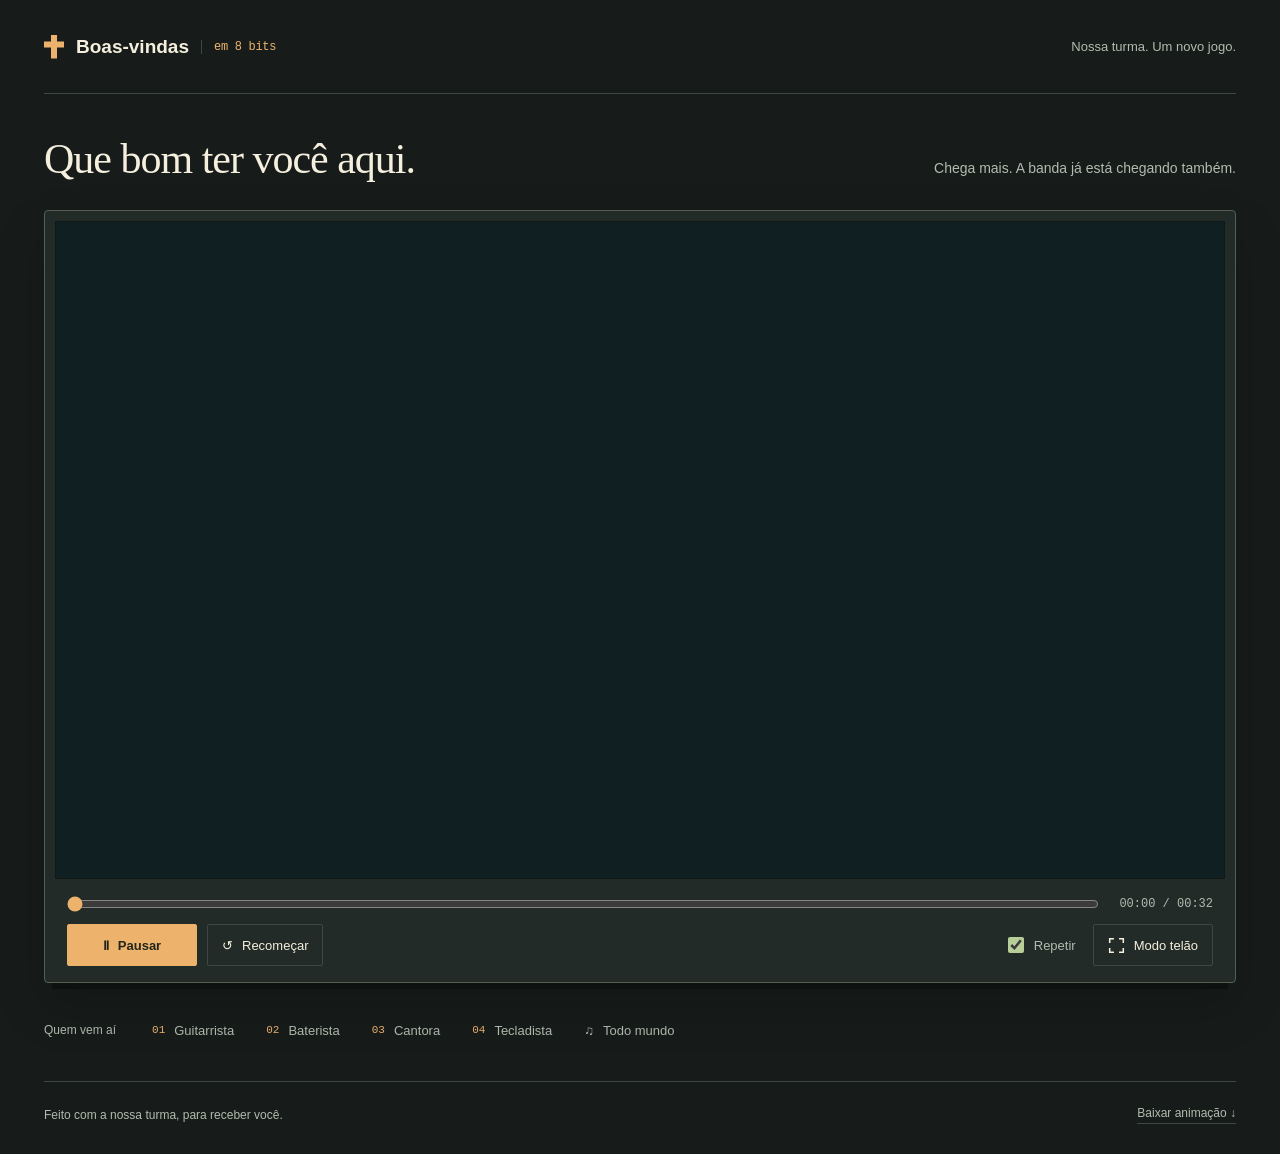
==== index.html @ 7af3bf6e "Criar site de boas-vindas com player, modo telão e fontes da animação" ====
<!doctype html>
<html lang="pt-BR">
<head>
  <meta charset="utf-8">
  <meta name="viewport" content="width=device-width, initial-scale=1">
  <meta name="theme-color" content="#171c1b">
  <meta name="description" content="Uma recepção em 8 bits, feita com pessoas de verdade. Assista à chegada da nossa banda.">
  <title>Boas-vindas em 8 bits</title>
  <link rel="icon" href="favicon.svg" type="image/svg+xml">
  <link rel="stylesheet" href="styles.css">
  <script src="app.js" defer></script>
</head>
<body>
  <div class="page">
    <header class="masthead">
      <a class="brand" href="./" aria-label="Boas-vindas em 8 bits, início"><span class="pixel-cross" aria-hidden="true"></span> Boas-vindas <span class="brand-detail">em 8 bits</span></a>
      <span class="header-note">Nossa turma. Um novo jogo.</span>
    </header>

    <main>
      <div class="intro"><h1>Que bom ter você aqui.</h1><p>Chega mais. A banda já está chegando também.</p></div>

      <section class="player" id="player" aria-label="Animação de boas-vindas">
        <div class="screen">
          <video id="video" preload="auto" muted playsinline loop poster="assets/cena.png" aria-label="Guitarrista, baterista, cantora e tecladista chegam em sequência e tocam juntos" tabindex="0">
            <source src="assets/boas-vindas.mp4" type="video/mp4">
            Seu navegador não reproduz este vídeo. <a href="assets/boas-vindas.mp4">Baixe a animação.</a>
          </video>
          <button class="start-overlay" id="start-overlay" aria-label="Reproduzir animação"><span class="big-play" aria-hidden="true">▶</span><span>Começar</span></button>
          <p class="video-error" id="video-error" hidden>Não foi possível carregar a animação. <a href="assets/boas-vindas.mp4">Abrir o vídeo</a></p>
          <span class="screen-status" id="screen-status" aria-live="polite"></span>
        </div>

        <div class="controls">
          <div class="seek-row"><label class="sr-only" for="seek">Posição do vídeo</label><input id="seek" type="range" min="0" max="32" value="0" step="0.05" aria-valuetext="0 de 32 segundos"><span class="time" id="time">00:00 / 00:32</span></div>
          <div class="control-row">
            <div class="transport">
              <button class="button primary" id="play" aria-label="Reproduzir animação"><span id="play-icon" aria-hidden="true">▶</span><span id="play-text">Reproduzir</span></button>
              <button class="button" id="restart" title="Recomeçar (R)"><span aria-hidden="true">↺</span> Recomeçar</button>
            </div>
            <div class="view-controls"><label class="repeat"><input type="checkbox" id="repeat" checked> Repetir</label><button class="button" id="fullscreen" title="Modo telão (F)"><svg aria-hidden="true" viewBox="0 0 20 20"><path d="M2 7V2h5M13 2h5v5M18 13v5h-5M7 18H2v-5"/></svg><span id="fullscreen-text">Modo telão</span></button></div>
          </div>
        </div>
      </section>

      <nav class="chapters" aria-label="Ir para a chegada de um músico">
        <span class="chapter-heading">Quem vem aí</span>
        <button data-time="0.8"><span class="chapter-number">01</span> Guitarrista</button>
        <button data-time="5"><span class="chapter-number">02</span> Baterista</button>
        <button data-time="12.2"><span class="chapter-number">03</span> Cantora</button>
        <button data-time="16.2"><span class="chapter-number">04</span> Tecladista</button>
        <button data-time="23.2"><span aria-hidden="true">♫</span> Todo mundo</button>
      </nav>
    </main>

    <footer><p>Feito com a nossa turma, para receber você.</p><a href="assets/boas-vindas.mp4" download>Baixar animação <span aria-hidden="true">↓</span></a></footer>
  </div>
</body>
</html>
---- styles.css ----
@charset "UTF-8";
:root{color-scheme:dark;--bg:#171c1b;--panel:#222b28;--line:#3d4842;--ink:#f5efdd;--muted:#b2bbaf;--accent:#edb36c;--green:#b8ce98;font-family:"Trebuchet MS",Arial,sans-serif;font-size:16px}
*{box-sizing:border-box}body{margin:0;background:var(--bg);color:var(--ink)}button,input,a{-webkit-tap-highlight-color:transparent}button,a,input{touch-action:manipulation}button{font:inherit}button,a,input:focus-visible{outline-offset:5px}button:focus-visible,a:focus-visible,input:focus-visible{outline:2px solid var(--accent)}a{color:inherit}button{cursor:pointer}.page{max-width:1280px;margin:auto;padding:0 44px}.masthead{height:94px;border-bottom:1px solid var(--line);display:flex;align-items:center;justify-content:space-between;gap:20px}.brand{display:flex;align-items:center;gap:12px;font-size:19px;text-decoration:none;font-weight:700;white-space:nowrap}.brand-detail{font:12px "Courier New",monospace;letter-spacing:-.3px;color:var(--accent);border-left:1px solid var(--line);padding-left:12px}.pixel-cross{width:20px;height:24px;background:var(--accent);clip-path:polygon(35% 0,65% 0,65% 29%,100% 29%,100% 54%,65% 54%,65% 100%,35% 100%,35% 54%,0 54%,0 29%,35% 29%)}.header-note{font-size:13px;color:var(--muted)}.intro{padding:42px 0 27px;display:flex;align-items:baseline;justify-content:space-between;gap:24px}.intro h1{font:normal clamp(27px,3.4vw,42px)/1.12 Georgia,serif;letter-spacing:-1px;margin:0}.intro p{font-size:14px;line-height:1.5;color:var(--muted);margin:0}.player{background:var(--panel);padding:10px;border:1px solid #546152;border-radius:4px;box-shadow:0 14px 0 -8px #0d1210,0 23px 50px #0003;position:relative}.screen{position:relative;aspect-ratio:16/9;background:#102022;overflow:hidden;border:1px solid #101915}.screen video{width:100%;height:100%;display:block;object-fit:contain;image-rendering:pixelated}.start-overlay{position:absolute;inset:0;background:#111c1966;display:flex;align-items:center;justify-content:center;flex-direction:column;gap:15px;border:0;color:var(--ink);font:14px "Courier New",monospace}.start-overlay[hidden]{display:none}.big-play{display:grid;place-items:center;width:66px;height:66px;background:var(--accent);color:var(--bg);font-size:24px;box-shadow:5px 5px 0 #111a17}.screen-status{position:absolute;left:50%;top:50%;transform:translate(-50%,-50%);padding:12px 18px;background:#13211eeb;color:var(--ink);font:14px "Courier New",monospace;pointer-events:none}.screen-status:empty{display:none}.video-error{position:absolute;inset:0;padding:24px;background:#17221dec;align-content:center;text-align:center;line-height:1.7}.controls{padding:14px 12px 6px}.seek-row{display:flex;align-items:center;gap:20px}.seek-row input{width:100%;height:22px;margin:0;accent-color:var(--accent);cursor:pointer}.time{flex-shrink:0;color:var(--muted);font:12px "Courier New",monospace;font-variant-numeric:tabular-nums}.control-row{display:flex;justify-content:space-between;align-items:center;gap:12px;margin-top:9px}.transport,.view-controls{display:flex;align-items:center;gap:10px}.button{display:flex;align-items:center;justify-content:center;gap:9px;min-height:42px;padding:9px 14px;background:transparent;color:var(--ink);border:1px solid var(--line);font-size:13px;border-radius:2px;white-space:nowrap}.button:hover{background:#354238;border-color:#788672}.button.primary{background:var(--accent);color:#21261c;border-color:var(--accent);font-weight:bold;min-width:130px}.button.primary:hover{background:#f3c48b}.button svg{width:17px;height:17px;fill:none;stroke:currentColor;stroke-width:1.8}.repeat{display:flex;align-items:center;gap:7px;font-size:13px;color:var(--muted);margin-right:7px;cursor:pointer}.repeat input{accent-color:var(--green);width:16px;height:16px}.chapters{display:flex;align-items:center;gap:6px;flex-wrap:wrap;padding:27px 0 31px;border-bottom:1px solid var(--line)}.chapter-heading{font-size:12px;color:var(--muted);margin-right:17px}.chapters button{padding:10px 12px;background:transparent;color:var(--muted);border:1px solid transparent;border-radius:2px;font-size:13px;display:flex;gap:9px;align-items:center;min-height:40px}.chapter-number{font:11px "Courier New",monospace;color:var(--accent)}.chapters button:hover{color:var(--ink);border-color:var(--line)}.chapters button[aria-current="true"]{color:var(--ink);background:#2a362d;border-color:#4a5b47}footer{display:flex;justify-content:space-between;align-items:center;gap:20px;padding:24px 0 30px;font-size:12px;color:var(--muted)}footer p{margin:0}footer a{text-decoration:none;border-bottom:1px solid var(--line);padding-bottom:3px}footer a:hover{color:var(--accent)}.sr-only{position:absolute;width:1px;height:1px;padding:0;margin:-1px;overflow:hidden;clip:rect(0,0,0,0);white-space:nowrap;border:0}
.player:fullscreen{width:100%;height:100%;padding:0;border:0;border-radius:0;background:#000;display:flex;align-items:center;justify-content:center;box-shadow:none}.player:fullscreen .screen{width:100%;height:100%;aspect-ratio:auto;border:0}.player:fullscreen .controls{position:absolute;bottom:0;left:0;right:0;padding:18px 30px 23px;background:#17221af2;transition:opacity .15s}.player:fullscreen.idle .controls{opacity:0;pointer-events:none}.player:fullscreen.idle{cursor:none}.player:fullscreen:focus-within .controls{opacity:1;pointer-events:auto}
@media(min-width:1500px){.page{padding-top:18px}.intro{padding-top:48px}}@media(max-width:820px){.page{padding:0 22px}.masthead{height:76px}.header-note{display:none}.intro{padding:30px 0 23px;display:block}.intro p{margin-top:10px;font-size:13px}.chapters{gap:3px}.chapter-heading{width:100%;margin-bottom:7px}.chapters button{padding:9px 10px}.controls{padding:10px 5px 4px}}@media(max-width:540px){.page{padding:0 12px}.brand{font-size:17px;gap:9px}.brand-detail{font-size:11px;padding-left:9px}.masthead{height:67px}.intro{padding:27px 2px 21px}.intro h1{font-size:30px}.player{padding:4px}.controls{padding:9px 7px 6px}.seek-row{gap:10px}.time{font-size:10px}.control-row{gap:9px;flex-wrap:wrap}.transport{flex:1;gap:7px}.transport .button{flex:1}.button{min-height:41px;padding:9px 10px;font-size:12px}.button.primary{min-width:0}.view-controls{width:100%;justify-content:space-between;margin-top:2px}.repeat{padding:8px 0}.chapters{padding:21px 0;gap:3px}.chapters button{padding:8px;font-size:12px;gap:7px}footer{padding:22px 2px;align-items:flex-start;flex-direction:column;gap:12px}.player:fullscreen .controls{padding:10px 14px 15px}.player:fullscreen .control-row{flex-wrap:nowrap}.player:fullscreen .view-controls{width:auto;margin:0}.player:fullscreen .repeat{display:none}.player:fullscreen #fullscreen-text{display:none}}@media(prefers-reduced-motion:reduce){*{transition:none!important}}
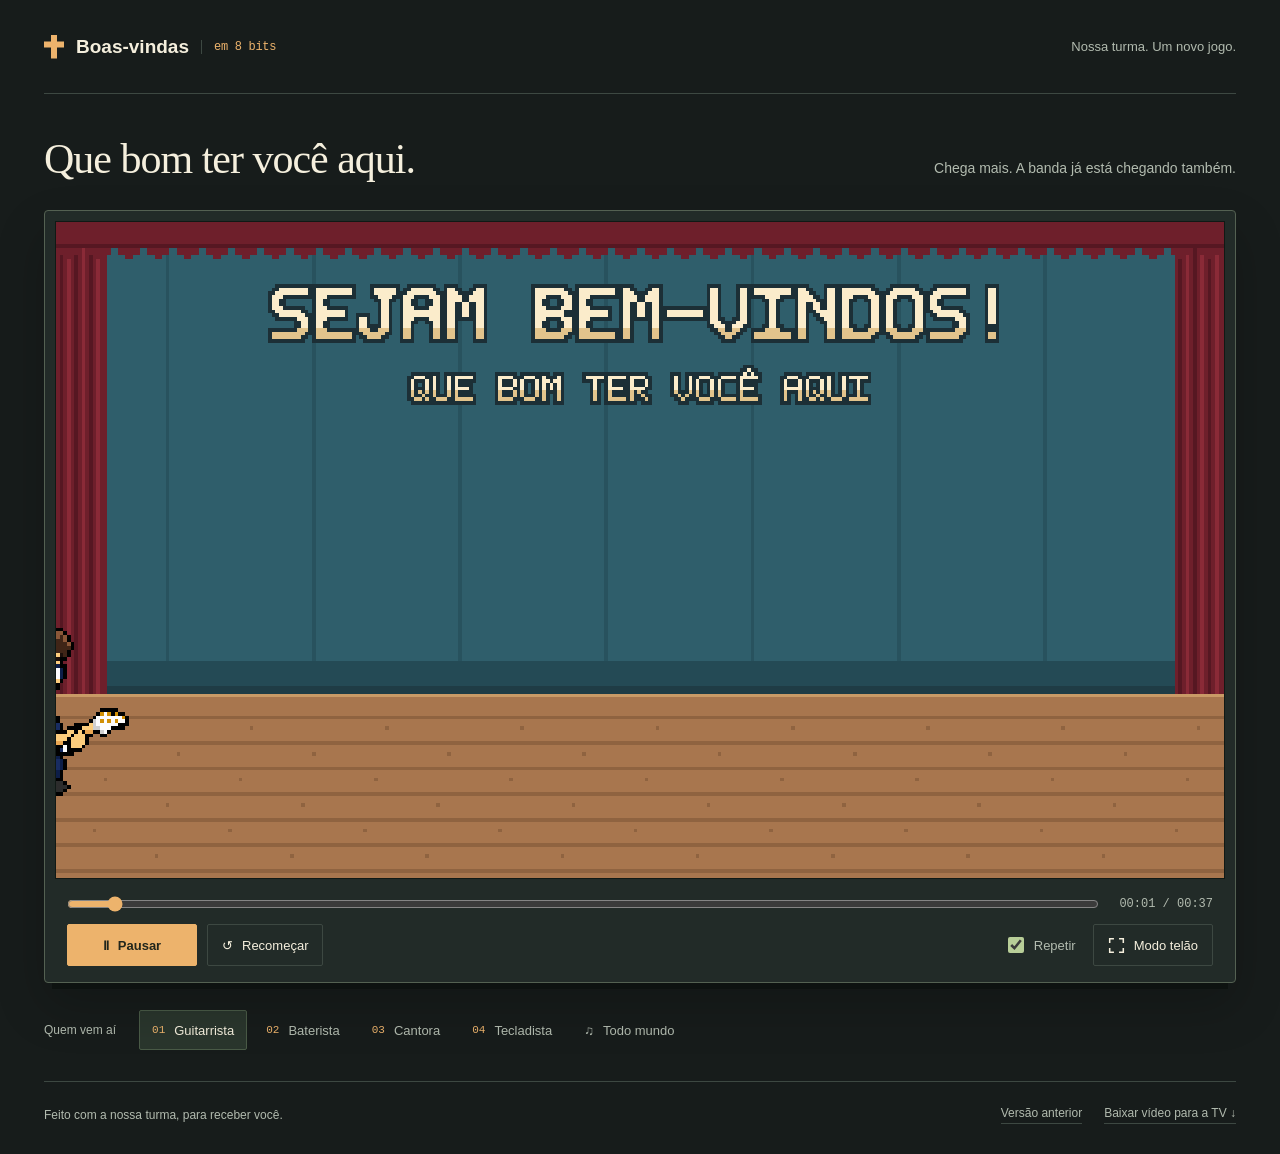
==== commit 69f4ed8a: "Desenhar a cena de boas-vindas em tempo real no navegador A cena aprovada (38 s, quatro entradas em " ====
--- a/index.html
+++ b/index.html
@@ -8,6 +8,7 @@
   <title>Boas-vindas em 8 bits</title>
   <link rel="icon" href="favicon.svg" type="image/svg+xml">
   <link rel="stylesheet" href="styles.css">
+  <script src="assets/cena/dados.js" defer></script>
   <script src="app.js" defer></script>
 </head>
 <body>
@@ -22,17 +23,15 @@
 
       <section class="player" id="player" aria-label="Animação de boas-vindas">
         <div class="screen">
-          <video id="video" preload="auto" muted playsinline loop poster="assets/cena.png" aria-label="Guitarrista, baterista, cantora e tecladista chegam em sequência e tocam juntos" tabindex="0">
-            <source src="assets/boas-vindas.mp4" type="video/mp4">
-            Seu navegador não reproduz este vídeo. <a href="assets/boas-vindas.mp4">Baixe a animação.</a>
-          </video>
+          <canvas id="scene" width="320" height="180" role="img" aria-label="Guitarrista, baterista, cantora e tecladista chegam em sequência e tocam juntos" tabindex="0"></canvas>
+          <noscript><p class="video-error">A animação precisa de JavaScript. <a href="assets/boas-vindas-8bits-1080p.mp4">Abrir o vídeo</a></p></noscript>
           <button class="start-overlay" id="start-overlay" aria-label="Reproduzir animação"><span class="big-play" aria-hidden="true">▶</span><span>Começar</span></button>
-          <p class="video-error" id="video-error" hidden>Não foi possível carregar a animação. <a href="assets/boas-vindas.mp4">Abrir o vídeo</a></p>
+          <p class="video-error" id="scene-error" hidden>Não foi possível carregar a animação. <a href="assets/boas-vindas-8bits-1080p.mp4">Abrir o vídeo</a></p>
           <span class="screen-status" id="screen-status" aria-live="polite"></span>
         </div>
 
         <div class="controls">
-          <div class="seek-row"><label class="sr-only" for="seek">Posição do vídeo</label><input id="seek" type="range" min="0" max="32" value="0" step="0.05" aria-valuetext="0 de 32 segundos"><span class="time" id="time">00:00 / 00:32</span></div>
+          <div class="seek-row"><label class="sr-only" for="seek">Posição da animação</label><input id="seek" type="range" min="0" max="38" value="0" step="0.05" aria-valuetext="0 de 38 segundos"><span class="time" id="time">00:00 / 00:37</span></div>
           <div class="control-row">
             <div class="transport">
               <button class="button primary" id="play" aria-label="Reproduzir animação"><span id="play-icon" aria-hidden="true">▶</span><span id="play-text">Reproduzir</span></button>
@@ -45,15 +44,15 @@
 
       <nav class="chapters" aria-label="Ir para a chegada de um músico">
         <span class="chapter-heading">Quem vem aí</span>
-        <button data-time="0.8"><span class="chapter-number">01</span> Guitarrista</button>
-        <button data-time="5"><span class="chapter-number">02</span> Baterista</button>
-        <button data-time="12.2"><span class="chapter-number">03</span> Cantora</button>
-        <button data-time="16.2"><span class="chapter-number">04</span> Tecladista</button>
-        <button data-time="23.2"><span aria-hidden="true">♫</span> Todo mundo</button>
+        <button data-chapter="guitarrista"><span class="chapter-number">01</span> Guitarrista</button>
+        <button data-chapter="baterista"><span class="chapter-number">02</span> Baterista</button>
+        <button data-chapter="cantora"><span class="chapter-number">03</span> Cantora</button>
+        <button data-chapter="tecladista"><span class="chapter-number">04</span> Tecladista</button>
+        <button data-chapter="todos"><span aria-hidden="true">♫</span> Todo mundo</button>
       </nav>
     </main>
 
-    <footer><p>Feito com a nossa turma, para receber você.</p><a href="assets/boas-vindas.mp4" download>Baixar animação <span aria-hidden="true">↓</span></a></footer>
+    <footer><p>Feito com a nossa turma, para receber você.</p><div class="footer-links"><a href="anterior/">Versão anterior</a><a href="assets/boas-vindas-8bits-1080p.mp4" download>Baixar vídeo para a TV <span aria-hidden="true">↓</span></a></div></footer>
   </div>
 </body>
 </html>
--- a/styles.css
+++ b/styles.css
@@ -1,5 +1,5 @@
 @charset "UTF-8";
 :root{color-scheme:dark;--bg:#171c1b;--panel:#222b28;--line:#3d4842;--ink:#f5efdd;--muted:#b2bbaf;--accent:#edb36c;--green:#b8ce98;font-family:"Trebuchet MS",Arial,sans-serif;font-size:16px}
-*{box-sizing:border-box}body{margin:0;background:var(--bg);color:var(--ink)}button,input,a{-webkit-tap-highlight-color:transparent}button,a,input{touch-action:manipulation}button{font:inherit}button,a,input:focus-visible{outline-offset:5px}button:focus-visible,a:focus-visible,input:focus-visible{outline:2px solid var(--accent)}a{color:inherit}button{cursor:pointer}.page{max-width:1280px;margin:auto;padding:0 44px}.masthead{height:94px;border-bottom:1px solid var(--line);display:flex;align-items:center;justify-content:space-between;gap:20px}.brand{display:flex;align-items:center;gap:12px;font-size:19px;text-decoration:none;font-weight:700;white-space:nowrap}.brand-detail{font:12px "Courier New",monospace;letter-spacing:-.3px;color:var(--accent);border-left:1px solid var(--line);padding-left:12px}.pixel-cross{width:20px;height:24px;background:var(--accent);clip-path:polygon(35% 0,65% 0,65% 29%,100% 29%,100% 54%,65% 54%,65% 100%,35% 100%,35% 54%,0 54%,0 29%,35% 29%)}.header-note{font-size:13px;color:var(--muted)}.intro{padding:42px 0 27px;display:flex;align-items:baseline;justify-content:space-between;gap:24px}.intro h1{font:normal clamp(27px,3.4vw,42px)/1.12 Georgia,serif;letter-spacing:-1px;margin:0}.intro p{font-size:14px;line-height:1.5;color:var(--muted);margin:0}.player{background:var(--panel);padding:10px;border:1px solid #546152;border-radius:4px;box-shadow:0 14px 0 -8px #0d1210,0 23px 50px #0003;position:relative}.screen{position:relative;aspect-ratio:16/9;background:#102022;overflow:hidden;border:1px solid #101915}.screen video{width:100%;height:100%;display:block;object-fit:contain;image-rendering:pixelated}.start-overlay{position:absolute;inset:0;background:#111c1966;display:flex;align-items:center;justify-content:center;flex-direction:column;gap:15px;border:0;color:var(--ink);font:14px "Courier New",monospace}.start-overlay[hidden]{display:none}.big-play{display:grid;place-items:center;width:66px;height:66px;background:var(--accent);color:var(--bg);font-size:24px;box-shadow:5px 5px 0 #111a17}.screen-status{position:absolute;left:50%;top:50%;transform:translate(-50%,-50%);padding:12px 18px;background:#13211eeb;color:var(--ink);font:14px "Courier New",monospace;pointer-events:none}.screen-status:empty{display:none}.video-error{position:absolute;inset:0;padding:24px;background:#17221dec;align-content:center;text-align:center;line-height:1.7}.controls{padding:14px 12px 6px}.seek-row{display:flex;align-items:center;gap:20px}.seek-row input{width:100%;height:22px;margin:0;accent-color:var(--accent);cursor:pointer}.time{flex-shrink:0;color:var(--muted);font:12px "Courier New",monospace;font-variant-numeric:tabular-nums}.control-row{display:flex;justify-content:space-between;align-items:center;gap:12px;margin-top:9px}.transport,.view-controls{display:flex;align-items:center;gap:10px}.button{display:flex;align-items:center;justify-content:center;gap:9px;min-height:42px;padding:9px 14px;background:transparent;color:var(--ink);border:1px solid var(--line);font-size:13px;border-radius:2px;white-space:nowrap}.button:hover{background:#354238;border-color:#788672}.button.primary{background:var(--accent);color:#21261c;border-color:var(--accent);font-weight:bold;min-width:130px}.button.primary:hover{background:#f3c48b}.button svg{width:17px;height:17px;fill:none;stroke:currentColor;stroke-width:1.8}.repeat{display:flex;align-items:center;gap:7px;font-size:13px;color:var(--muted);margin-right:7px;cursor:pointer}.repeat input{accent-color:var(--green);width:16px;height:16px}.chapters{display:flex;align-items:center;gap:6px;flex-wrap:wrap;padding:27px 0 31px;border-bottom:1px solid var(--line)}.chapter-heading{font-size:12px;color:var(--muted);margin-right:17px}.chapters button{padding:10px 12px;background:transparent;color:var(--muted);border:1px solid transparent;border-radius:2px;font-size:13px;display:flex;gap:9px;align-items:center;min-height:40px}.chapter-number{font:11px "Courier New",monospace;color:var(--accent)}.chapters button:hover{color:var(--ink);border-color:var(--line)}.chapters button[aria-current="true"]{color:var(--ink);background:#2a362d;border-color:#4a5b47}footer{display:flex;justify-content:space-between;align-items:center;gap:20px;padding:24px 0 30px;font-size:12px;color:var(--muted)}footer p{margin:0}footer a{text-decoration:none;border-bottom:1px solid var(--line);padding-bottom:3px}footer a:hover{color:var(--accent)}.sr-only{position:absolute;width:1px;height:1px;padding:0;margin:-1px;overflow:hidden;clip:rect(0,0,0,0);white-space:nowrap;border:0}
-.player:fullscreen{width:100%;height:100%;padding:0;border:0;border-radius:0;background:#000;display:flex;align-items:center;justify-content:center;box-shadow:none}.player:fullscreen .screen{width:100%;height:100%;aspect-ratio:auto;border:0}.player:fullscreen .controls{position:absolute;bottom:0;left:0;right:0;padding:18px 30px 23px;background:#17221af2;transition:opacity .15s}.player:fullscreen.idle .controls{opacity:0;pointer-events:none}.player:fullscreen.idle{cursor:none}.player:fullscreen:focus-within .controls{opacity:1;pointer-events:auto}
-@media(min-width:1500px){.page{padding-top:18px}.intro{padding-top:48px}}@media(max-width:820px){.page{padding:0 22px}.masthead{height:76px}.header-note{display:none}.intro{padding:30px 0 23px;display:block}.intro p{margin-top:10px;font-size:13px}.chapters{gap:3px}.chapter-heading{width:100%;margin-bottom:7px}.chapters button{padding:9px 10px}.controls{padding:10px 5px 4px}}@media(max-width:540px){.page{padding:0 12px}.brand{font-size:17px;gap:9px}.brand-detail{font-size:11px;padding-left:9px}.masthead{height:67px}.intro{padding:27px 2px 21px}.intro h1{font-size:30px}.player{padding:4px}.controls{padding:9px 7px 6px}.seek-row{gap:10px}.time{font-size:10px}.control-row{gap:9px;flex-wrap:wrap}.transport{flex:1;gap:7px}.transport .button{flex:1}.button{min-height:41px;padding:9px 10px;font-size:12px}.button.primary{min-width:0}.view-controls{width:100%;justify-content:space-between;margin-top:2px}.repeat{padding:8px 0}.chapters{padding:21px 0;gap:3px}.chapters button{padding:8px;font-size:12px;gap:7px}footer{padding:22px 2px;align-items:flex-start;flex-direction:column;gap:12px}.player:fullscreen .controls{padding:10px 14px 15px}.player:fullscreen .control-row{flex-wrap:nowrap}.player:fullscreen .view-controls{width:auto;margin:0}.player:fullscreen .repeat{display:none}.player:fullscreen #fullscreen-text{display:none}}@media(prefers-reduced-motion:reduce){*{transition:none!important}}
+*{box-sizing:border-box}body{margin:0;background:var(--bg);color:var(--ink)}button,input,a{-webkit-tap-highlight-color:transparent}button,a,input{touch-action:manipulation}button{font:inherit}button,a,input:focus-visible{outline-offset:5px}button:focus-visible,a:focus-visible,input:focus-visible{outline:2px solid var(--accent)}a{color:inherit}button{cursor:pointer}.page{max-width:1280px;margin:auto;padding:0 44px}.masthead{height:94px;border-bottom:1px solid var(--line);display:flex;align-items:center;justify-content:space-between;gap:20px}.brand{display:flex;align-items:center;gap:12px;font-size:19px;text-decoration:none;font-weight:700;white-space:nowrap}.brand-detail{font:12px "Courier New",monospace;letter-spacing:-.3px;color:var(--accent);border-left:1px solid var(--line);padding-left:12px}.pixel-cross{width:20px;height:24px;background:var(--accent);clip-path:polygon(35% 0,65% 0,65% 29%,100% 29%,100% 54%,65% 54%,65% 100%,35% 100%,35% 54%,0 54%,0 29%,35% 29%)}.header-note{font-size:13px;color:var(--muted)}.intro{padding:42px 0 27px;display:flex;align-items:baseline;justify-content:space-between;gap:24px}.intro h1{font:normal clamp(27px,3.4vw,42px)/1.12 Georgia,serif;letter-spacing:-1px;margin:0}.intro p{font-size:14px;line-height:1.5;color:var(--muted);margin:0}.player{background:var(--panel);padding:10px;border:1px solid #546152;border-radius:4px;box-shadow:0 14px 0 -8px #0d1210,0 23px 50px #0003;position:relative}.screen{position:relative;aspect-ratio:16/9;background:#102022;overflow:hidden;border:1px solid #101915;display:grid;place-items:center}.screen canvas{display:block;width:100%;height:100%;image-rendering:crisp-edges;image-rendering:pixelated;cursor:pointer}.start-overlay{position:absolute;inset:0;background:#111c1966;display:flex;align-items:center;justify-content:center;flex-direction:column;gap:15px;border:0;color:var(--ink);font:14px "Courier New",monospace}.start-overlay[hidden]{display:none}.big-play{display:grid;place-items:center;width:66px;height:66px;background:var(--accent);color:var(--bg);font-size:24px;box-shadow:5px 5px 0 #111a17}.screen-status{position:absolute;left:50%;top:50%;transform:translate(-50%,-50%);padding:12px 18px;background:#13211eeb;color:var(--ink);font:14px "Courier New",monospace;pointer-events:none}.screen-status:empty{display:none}.video-error{position:absolute;inset:0;padding:24px;background:#17221dec;align-content:center;text-align:center;line-height:1.7}.controls{padding:14px 12px 6px}.seek-row{display:flex;align-items:center;gap:20px}.seek-row input{width:100%;height:22px;margin:0;accent-color:var(--accent);cursor:pointer}.time{flex-shrink:0;color:var(--muted);font:12px "Courier New",monospace;font-variant-numeric:tabular-nums}.control-row{display:flex;justify-content:space-between;align-items:center;gap:12px;margin-top:9px}.transport,.view-controls{display:flex;align-items:center;gap:10px}.button{display:flex;align-items:center;justify-content:center;gap:9px;min-height:42px;padding:9px 14px;background:transparent;color:var(--ink);border:1px solid var(--line);font-size:13px;border-radius:2px;white-space:nowrap}.button:hover{background:#354238;border-color:#788672}.button.primary{background:var(--accent);color:#21261c;border-color:var(--accent);font-weight:bold;min-width:130px}.button.primary:hover{background:#f3c48b}.button svg{width:17px;height:17px;fill:none;stroke:currentColor;stroke-width:1.8}.repeat{display:flex;align-items:center;gap:7px;font-size:13px;color:var(--muted);margin-right:7px;cursor:pointer}.repeat input{accent-color:var(--green);width:16px;height:16px}.chapters{display:flex;align-items:center;gap:6px;flex-wrap:wrap;padding:27px 0 31px;border-bottom:1px solid var(--line)}.chapter-heading{font-size:12px;color:var(--muted);margin-right:17px}.chapters button{padding:10px 12px;background:transparent;color:var(--muted);border:1px solid transparent;border-radius:2px;font-size:13px;display:flex;gap:9px;align-items:center;min-height:40px}.chapter-number{font:11px "Courier New",monospace;color:var(--accent)}.chapters button:hover{color:var(--ink);border-color:var(--line)}.chapters button[aria-current="true"]{color:var(--ink);background:#2a362d;border-color:#4a5b47}footer{display:flex;justify-content:space-between;align-items:center;gap:20px;padding:24px 0 30px;font-size:12px;color:var(--muted)}footer p{margin:0}.footer-links{display:flex;gap:22px;flex-wrap:wrap}footer a{text-decoration:none;border-bottom:1px solid var(--line);padding-bottom:3px}footer a:hover{color:var(--accent)}.sr-only{position:absolute;width:1px;height:1px;padding:0;margin:-1px;overflow:hidden;clip:rect(0,0,0,0);white-space:nowrap;border:0}
+.player.telao{position:fixed;inset:0;z-index:10;width:100%;height:100%;padding:0;border:0;border-radius:0;background:#000;display:flex;align-items:center;justify-content:center;box-shadow:none}html:has(.telao){overflow:hidden}.player.telao .screen{width:100%;height:100%;aspect-ratio:auto;border:0;background:#000}.player.telao .controls{position:absolute;bottom:0;left:0;right:0;padding:18px 30px 23px;background:#17221af2;transition:opacity .15s}.player.telao.idle .controls{opacity:0;pointer-events:none}.player.telao.idle,.player.telao.idle canvas{cursor:none}.player.telao:focus-within .controls{opacity:1;pointer-events:auto}
+@media(min-width:1500px){.page{padding-top:18px}.intro{padding-top:48px}}@media(max-width:820px){.page{padding:0 22px}.masthead{height:76px}.header-note{display:none}.intro{padding:30px 0 23px;display:block}.intro p{margin-top:10px;font-size:13px}.chapters{gap:3px}.chapter-heading{width:100%;margin-bottom:7px}.chapters button{padding:9px 10px}.controls{padding:10px 5px 4px}}@media(max-width:540px){.page{padding:0 12px}.brand{font-size:17px;gap:9px}.brand-detail{font-size:11px;padding-left:9px}.masthead{height:67px}.intro{padding:27px 2px 21px}.intro h1{font-size:30px}.player{padding:4px}.controls{padding:9px 7px 6px}.seek-row{gap:10px}.time{font-size:10px}.control-row{gap:9px;flex-wrap:wrap}.transport{flex:1;gap:7px}.transport .button{flex:1}.button{min-height:41px;padding:9px 10px;font-size:12px}.button.primary{min-width:0}.view-controls{width:100%;justify-content:space-between;margin-top:2px}.repeat{padding:8px 0}.chapters{padding:21px 0;gap:3px}.chapters button{padding:8px;font-size:12px;gap:7px}footer{padding:22px 2px;align-items:flex-start;flex-direction:column;gap:12px}.player.telao .controls{padding:10px 14px 15px}.player.telao .control-row{flex-wrap:nowrap}.player.telao .view-controls{width:auto;margin:0}.player.telao .repeat{display:none}.player.telao #fullscreen-text{display:none}}@media(prefers-reduced-motion:reduce){*{transition:none!important}}
